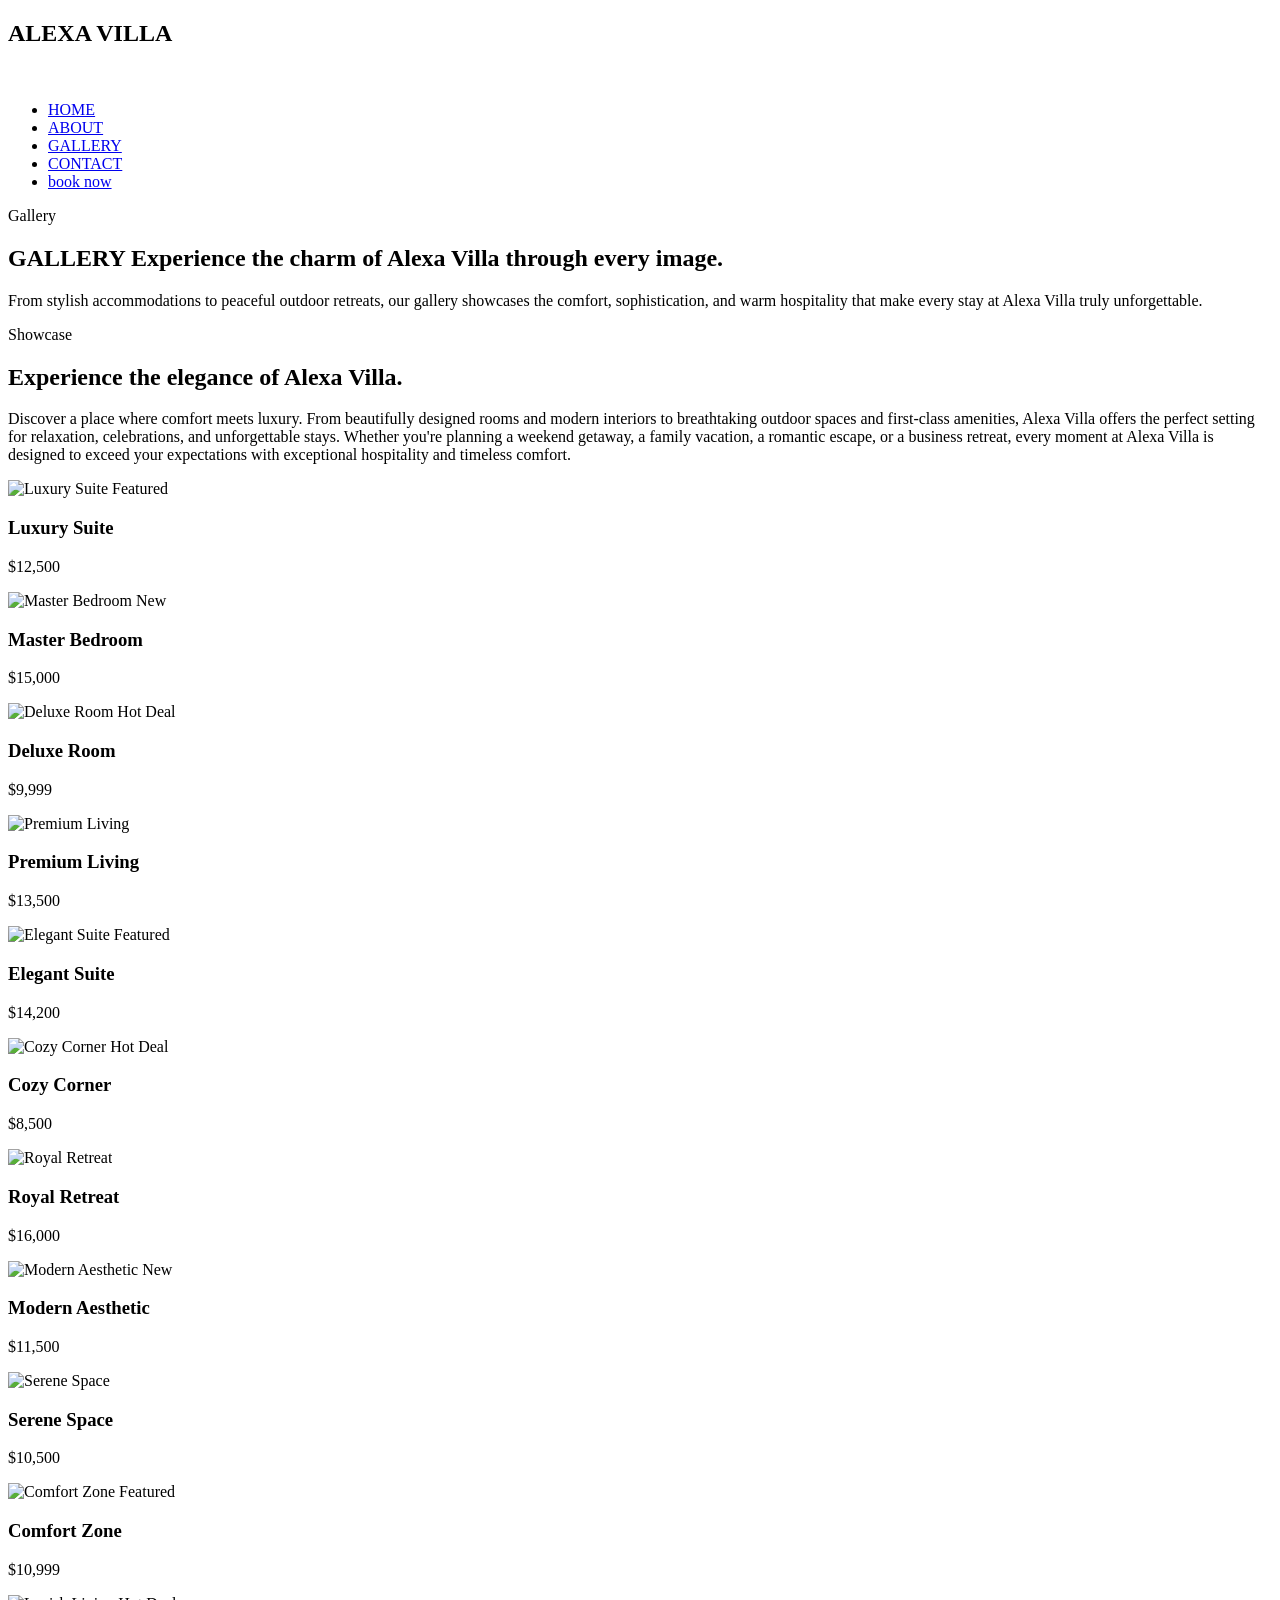
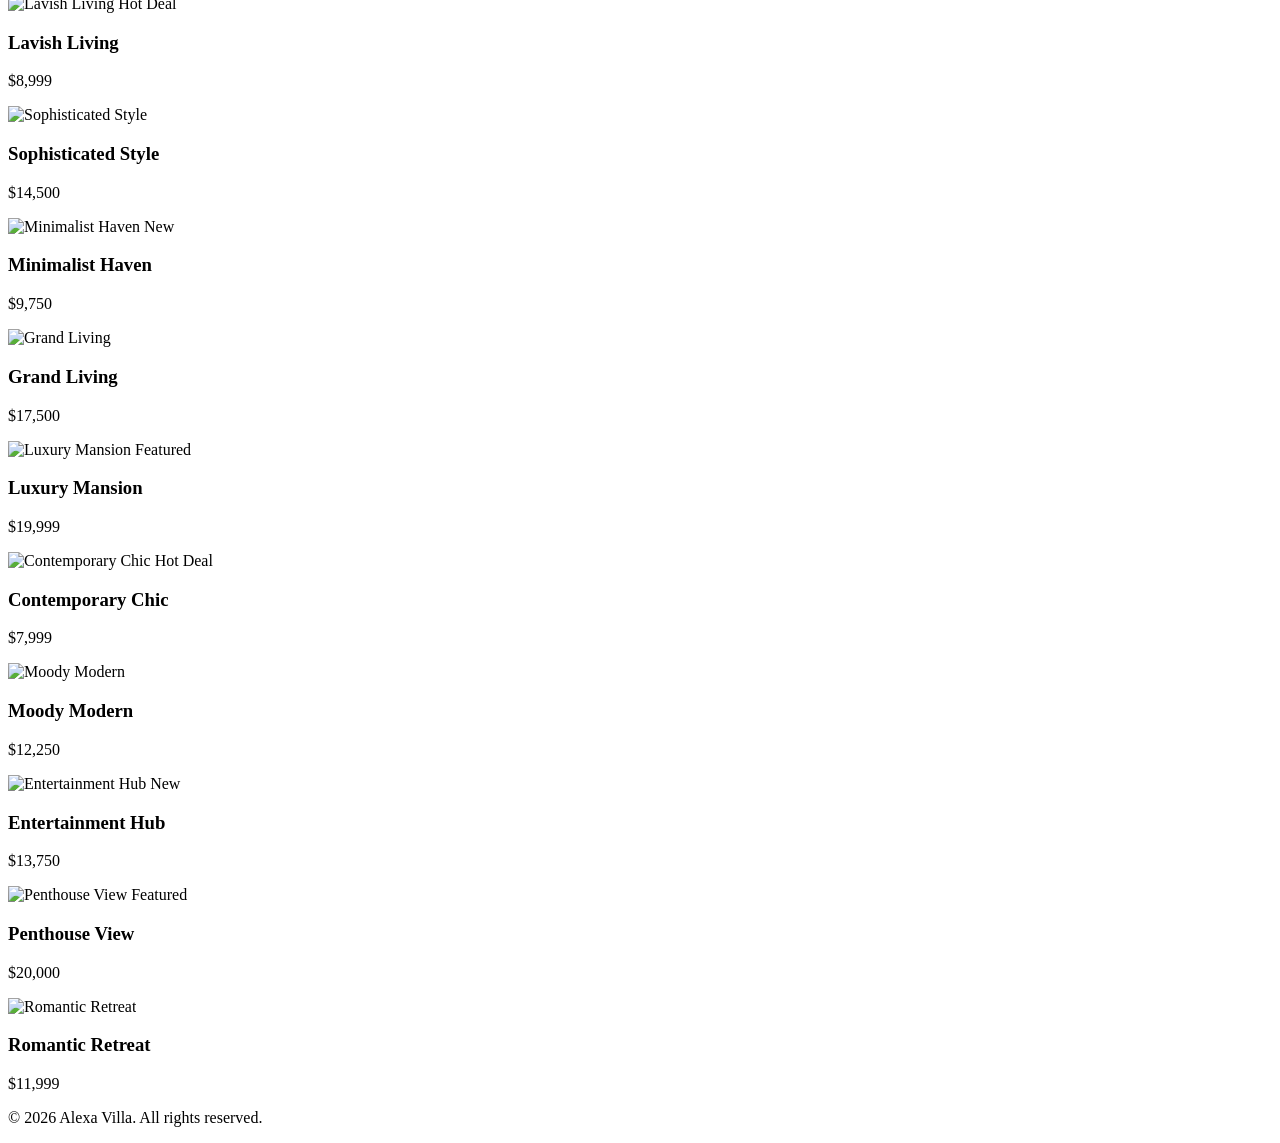
==== alexa-villa/gallery.html @ ef7e5dc1 "Add files via upload" ====
<!DOCTYPE html>
<html lang="en">
<head>
    <meta charset="UTF-8">
    <meta name="viewport" content="width=device-width, initial-scale=1.0">
    <title>Document</title>
    <link rel="stylesheet" href="style.css">
</head>
<body>
     <nav class="child1">
     <div>
           <h1>ALEXA VILLA</h1>
           <img src="./image/Alexa.jpeg" alt="" width="15">
     </div>
    <ul>
            <li><a href="index.html">HOME</a></li>
            <li><a href="about.html">ABOUT</a></li>
            <!-- <li><a href="villa.html">VILLA</a></li> -->
            <li><a href="gallery.html">GALLERY</a></li>
            <!-- <li><a href="experience.html">EXPERIENCE</a></li> -->
            <li><a href="contact.html">CONTACT</a></li>
            <li><a href="booking.html" class="book-btn">book now</a></li>
        </ul>

        
</nav>

<section class="alex">
    <div class="ale">
        <span class="eyebrow">Gallery</span>
        <h1>GALLERY
Experience the charm of Alexa Villa through every image.
</h1>
<p>From stylish accommodations to peaceful outdoor retreats, our gallery showcases the comfort, sophistication, and warm hospitality that make every stay at Alexa Villa truly unforgettable.</p>
    </div>
</section>

<section class="column1">
    <div class="lex">
        <div class="section-heading">
            <span class="label">Showcase</span>
            <h2>Experience the elegance of Alexa Villa.

            </h2>
            <p>Discover a place where comfort meets luxury. From beautifully designed rooms and modern interiors to breathtaking outdoor spaces and first-class amenities, Alexa Villa offers the perfect setting for relaxation, celebrations, and unforgettable stays.
Whether you're planning a weekend getaway, a family vacation, a romantic escape, or a business retreat, every moment at Alexa Villa is designed to exceed your expectations with exceptional hospitality and timeless comfort.</p>
        </div>

        <div class="gallery-items">
            <article class="gallery-card">
                <div class="card-image-wrapper">
                    <img src="./image/image2/140878294590644867.jpeg" alt="Luxury Suite">
                    <span class="badge badge-featured">Featured</span>
                </div>
                <div class="card-content">
                    <h3>Luxury Suite</h3>
                    <p class="price">$12,500</p>
                </div>
            </article>

            <article class="gallery-card">
                <div class="card-image-wrapper">
                    <img src="./image/image2/229120699788354878.jpeg" alt="Master Bedroom">
                    <span class="badge badge-new">New</span>
                </div>
                <div class="card-content">
                    <h3>Master Bedroom</h3>
                    <p class="price">$15,000</p>
                </div>
            </article>

            <article class="gallery-card">
                <div class="card-image-wrapper">
                    <img src="./image/image2/17873729766401448.jpeg" alt="Deluxe Room">
                    <span class="badge badge-hot">Hot Deal</span>
                </div>
                <div class="card-content">
                    <h3>Deluxe Room</h3>
                    <p class="price">$9,999</p>
                </div>
            </article>

            <article class="gallery-card">
                <div class="card-image-wrapper">
                    <img src="./image/image2/2744449769845464.jpeg" alt="Premium Living">
                </div>
                <div class="card-content">
                    <h3>Premium Living</h3>
                    <p class="price">$13,500</p>
                </div>
            </article>

            <article class="gallery-card">
                <div class="card-image-wrapper">
                    <img src="./image/image2/281543726564271.jpeg" alt="Elegant Suite">
                    <span class="badge badge-featured">Featured</span>
                </div>
                <div class="card-content">
                    <h3>Elegant Suite</h3>
                    <p class="price">$14,200</p>
                </div>
            </article>

            <article class="gallery-card">
                <div class="card-image-wrapper">
                    <img src="./image/image2/292804413294853085.jpeg" alt="Cozy Corner">
                    <span class="badge badge-hot">Hot Deal</span>
                </div>
                <div class="card-content">
                    <h3>Cozy Corner</h3>
                    <p class="price">$8,500</p>
                </div>
            </article>

            <article class="gallery-card">
                <div class="card-image-wrapper">
                    <img src="./image/image2/321163017197739006.jpeg" alt="Royal Retreat">
                </div>
                <div class="card-content">
                    <h3>Royal Retreat</h3>
                    <p class="price">$16,000</p>
                </div>
            </article>

            <article class="gallery-card">
                <div class="card-image-wrapper">
                    <img src="./image/image2/35 Luxurious Bedroom Ideas and Designs  — RenoGuide - Australian Renovation Ideas and Inspiration.jpeg" alt="Modern Aesthetic">
                    <span class="badge badge-new">New</span>
                </div>
                <div class="card-content">
                    <h3>Modern Aesthetic</h3>
                    <p class="price">$11,500</p>
                </div>
            </article>

            <article class="gallery-card">
                <div class="card-image-wrapper">
                    <img src="./image/image2/56646907809626707.jpeg" alt="Serene Space">
                </div>
                <div class="card-content">
                    <h3>Serene Space</h3>
                    <p class="price">$10,500</p>
                </div>
            </article>

            <article class="gallery-card">
                <div class="card-image-wrapper">
                    <img src="./image/image2/5911043262536595.jpeg" alt="Comfort Zone">
                    <span class="badge badge-featured">Featured</span>
                </div>
                <div class="card-content">
                    <h3>Comfort Zone</h3>
                    <p class="price">$10,999</p>
                </div>
            </article>

            <article class="gallery-card">
                <div class="card-image-wrapper">
                    <img src="./image/image2/59180182598187078.jpeg" alt="Lavish Living">
                    <span class="badge badge-hot">Hot Deal</span>
                </div>
                <div class="card-content">
                    <h3>Lavish Living</h3>
                    <p class="price">$8,999</p>
                </div>
            </article>

            <article class="gallery-card">
                <div class="card-image-wrapper">
                    <img src="./image/image2/6051780738802657.jpeg" alt="Sophisticated Style">
                </div>
                <div class="card-content">
                    <h3>Sophisticated Style</h3>
                    <p class="price">$14,500</p>
                </div>
            </article>

            <article class="gallery-card">
                <div class="card-image-wrapper">
                    <img src="./image/image2/Ask Maria_ What Mood Does Black and White Convey_ Warm or Cool_.jpeg" alt="Minimalist Haven">
                    <span class="badge badge-new">New</span>
                </div>
                <div class="card-content">
                    <h3>Minimalist Haven</h3>
                    <p class="price">$9,750</p>
                </div>
            </article>

            <article class="gallery-card">
                <div class="card-image-wrapper">
                    <img src="./image/image2/Japanese Grand Living Room.jpeg" alt="Grand Living">
                </div>
                <div class="card-content">
                    <h3>Grand Living</h3>
                    <p class="price">$17,500</p>
                </div>
            </article>

            <article class="gallery-card">
                <div class="card-image-wrapper">
                    <img src="./image/image2/Luxury Big Home Interior ✨ _ Modern Staircase Living Room Aesthetic.jpeg" alt="Luxury Mansion">
                    <span class="badge badge-featured">Featured</span>
                </div>
                <div class="card-content">
                    <h3>Luxury Mansion</h3>
                    <p class="price">$19,999</p>
                </div>
            </article>

            <article class="gallery-card">
                <div class="card-image-wrapper">
                    <img src="./image/image2/Modern Living Room Zoom Background (Digital Download).jpeg" alt="Contemporary Chic">
                    <span class="badge badge-hot">Hot Deal</span>
                </div>
                <div class="card-content">
                    <h3>Contemporary Chic</h3>
                    <p class="price">$7,999</p>
                </div>
            </article>

            <article class="gallery-card">
                <div class="card-image-wrapper">
                    <img src="./image/image2/Professional Zoom Backgrounds _ Modern Home Interior Photos _ Downloadable Zoom Backgrounds Modern Home _ Moody Modern Interior Home Design - Etsy.jpeg" alt="Moody Modern">
                </div>
                <div class="card-content">
                    <h3>Moody Modern</h3>
                    <p class="price">$12,250</p>
                </div>
            </article>

            <article class="gallery-card">
                <div class="card-image-wrapper">
                    <img src="./image/image2/sinema salonu.jpeg" alt="Entertainment Hub">
                    <span class="badge badge-new">New</span>
                </div>
                <div class="card-content">
                    <h3>Entertainment Hub</h3>
                    <p class="price">$13,750</p>
                </div>
            </article>

            <article class="gallery-card">
                <div class="card-image-wrapper">
                    <img src="./image/image2/Think Hong Kong property is expensive_ Sydney's One Barangaroo reaches HK$612million.jpeg" alt="Penthouse View">
                    <span class="badge badge-featured">Featured</span>
                </div>
                <div class="card-content">
                    <h3>Penthouse View</h3>
                    <p class="price">$20,000</p>
                </div>
            </article>

            <article class="gallery-card">
                <div class="card-image-wrapper">
                    <img src="./image/image2/Наш тайный роман фон.jpeg" alt="Romantic Retreat">
                </div>
                <div class="card-content">
                    <h3>Romantic Retreat</h3>
                    <p class="price">$11,999</p>
                </div>
            </article>
        </div>
    </div>
</section>

<div class="footer-bottom">
<p>&copy; 2026 Alexa Villa. All rights reserved.</p>
</div>
</body>
</html>
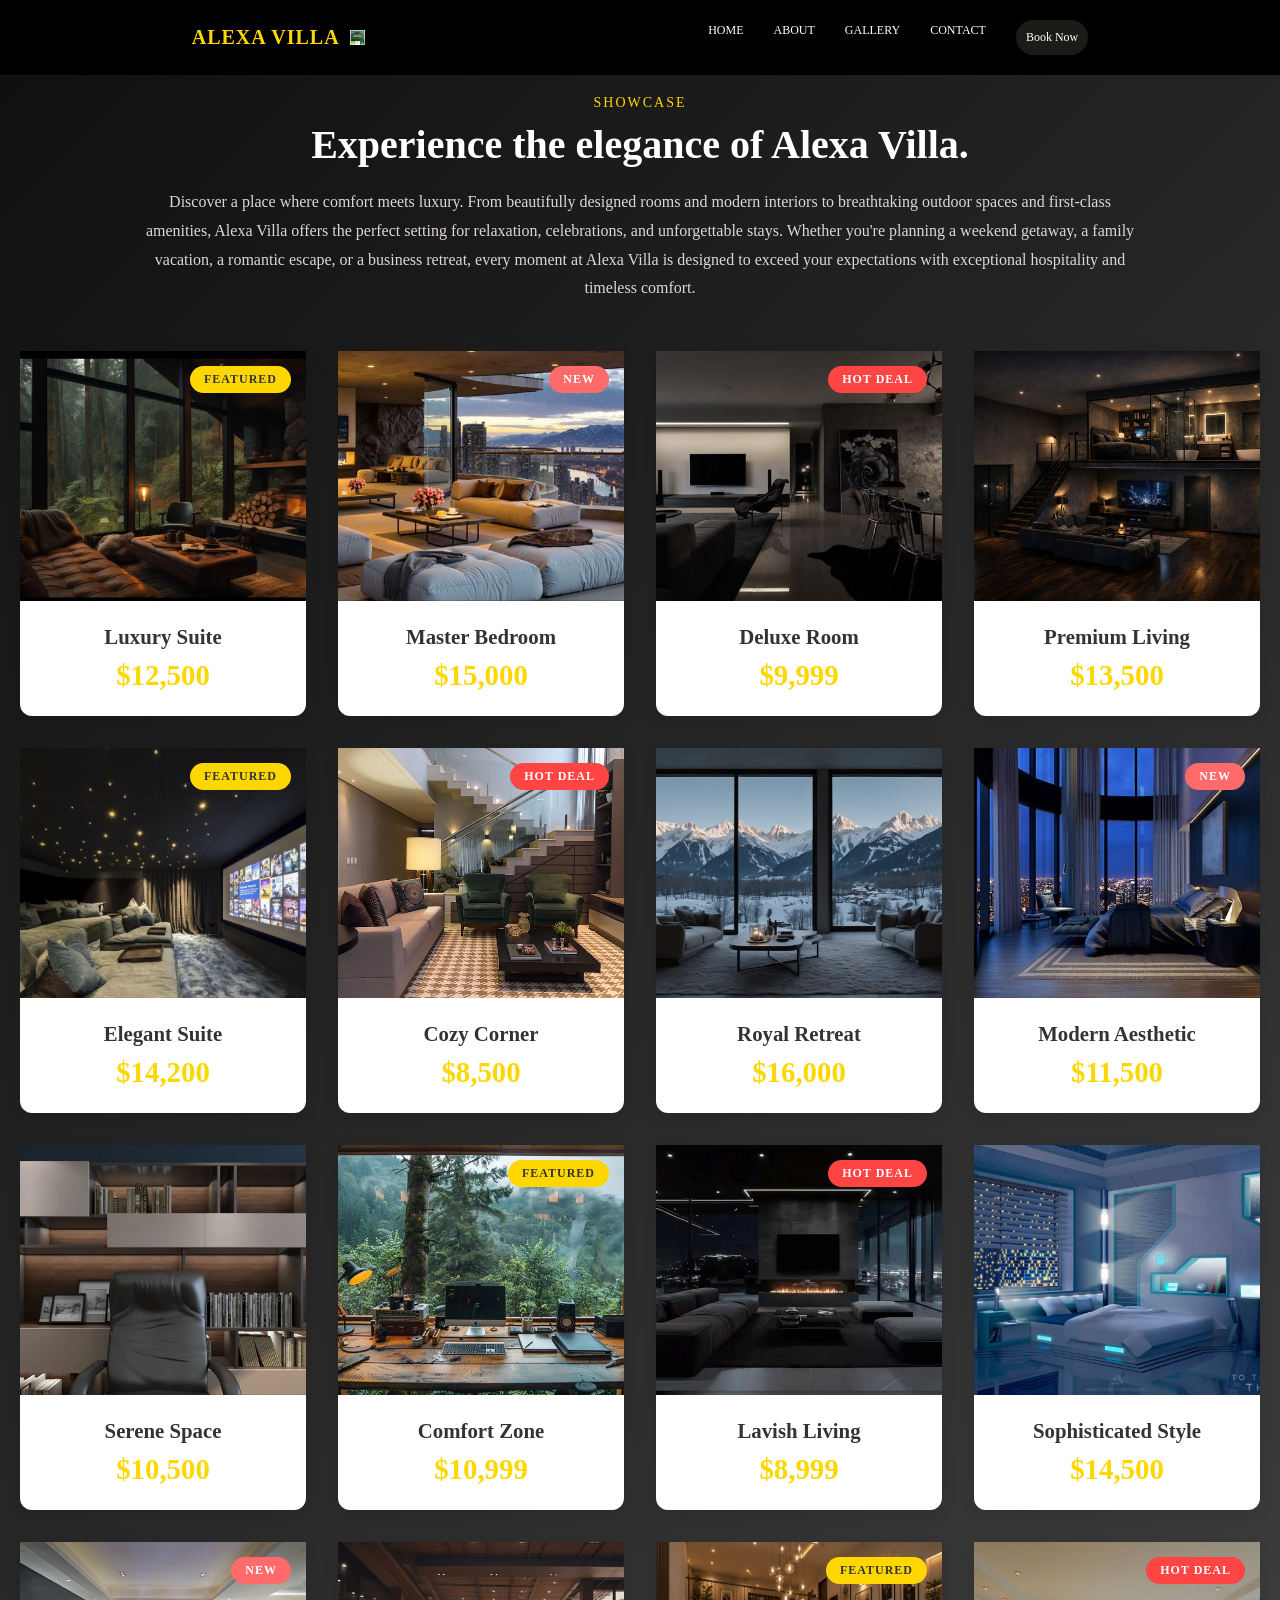
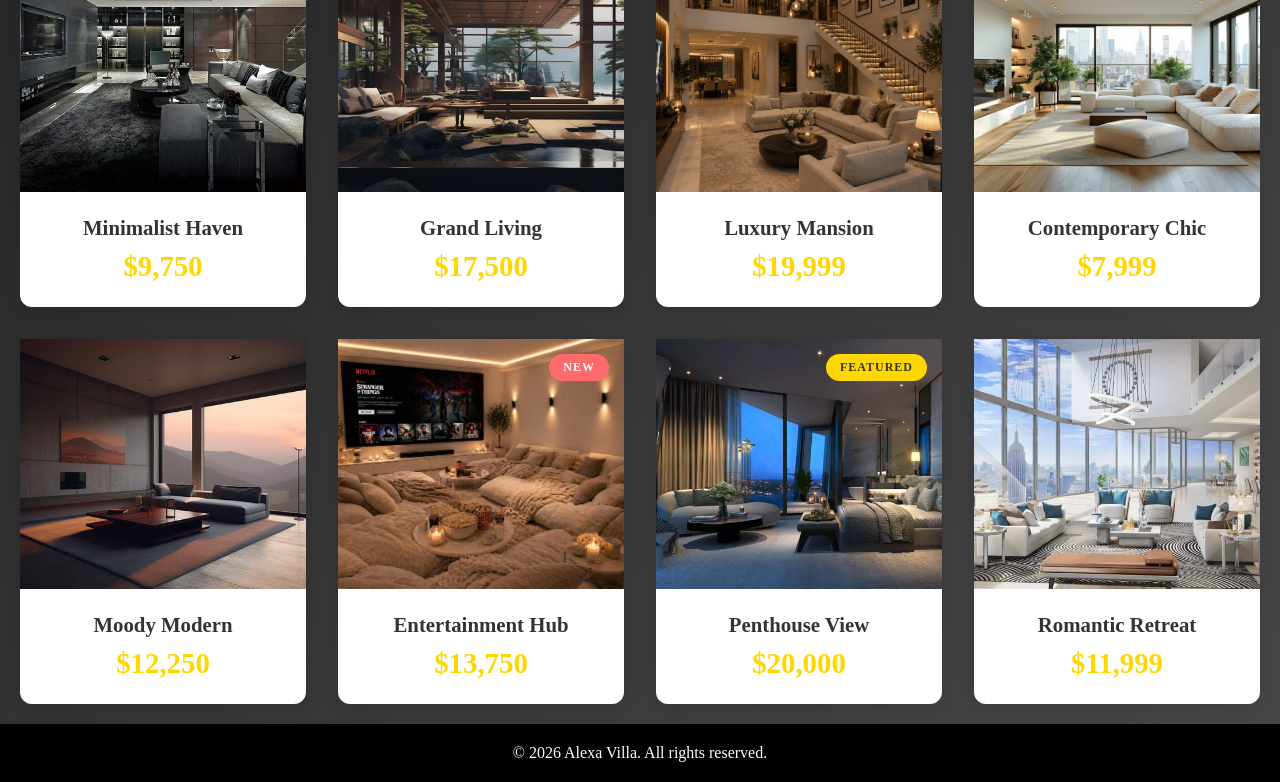
==== commit 43c2bb3c: "Add files via upload" ====
--- a/alexa-villa/gallery.html
+++ b/alexa-villa/gallery.html
@@ -25,16 +25,6 @@
         
 </nav>
 
-<section class="alex">
-    <div class="ale">
-        <span class="eyebrow">Gallery</span>
-        <h1>GALLERY
-Experience the charm of Alexa Villa through every image.
-</h1>
-<p>From stylish accommodations to peaceful outdoor retreats, our gallery showcases the comfort, sophistication, and warm hospitality that make every stay at Alexa Villa truly unforgettable.</p>
-    </div>
-</section>
-
 <section class="column1">
     <div class="lex">
         <div class="section-heading">
--- a/alexa-villa/style.css
+++ b/alexa-villa/style.css
@@ -0,0 +1,1009 @@
+*{
+    margin: 0;
+    padding: 0;
+    box-sizing: border-box;
+}
+html{
+    scroll-behavior: smooth;
+}
+
+.child1{
+     display: flex;
+    align-items: center;
+    justify-content: space-around;
+    background-color: black;
+    padding: 20px;
+    font-family: Georgia, 'Times New Roman', Times, serif;
+    position: sticky;
+    top: 0;
+    z-index: 1000;
+    transition: 2s;
+}
+.child1 div{
+    display: flex;
+    align-items: center;
+    gap: 10px;
+}
+
+.child1 h1{
+    color:  gold;
+    letter-spacing: 1px;
+    font-size: 20px;
+    box-shadow: 20px;
+}
+    /* animation-name: alex;
+    animation-duration: 2s ;
+    animation-timing-function: ease;
+    animation-iteration-count: infinite;
+    animation-direction: alternate;
+} */
+ /* .child1 h1:hover{
+      transform: scale(1.1) rotate(5deg);
+    background: linear-gradient(45deg, gold, blue, purple, );
+    box-shadow: 0 20px 40px rgb(8, 8, 56);
+    box-shadow: 0 0 25px gold ;
+} */
+@keyframes alex{
+    0%{
+        transform: translateY(0);
+    }
+    25%{
+        transform: translateX(-20px);
+    }
+    50%{
+        transform: translateY(-20px);
+    }
+    75%{
+        transform: scaleX(1.1);
+    }
+    100%{
+        transform: translateY(0);
+    }
+}
+
+.child1 ul{
+    display: flex;
+    list-style: none;
+    gap: 30px;
+}
+.child1 a{
+    font-family: Georgia, 'Times New Roman', Times, serif;
+    text-decoration: none;
+    font-size: 12px;
+    color: white;
+}
+.child1 a:hover{
+    text-decoration: underline 2.4px gold;
+}
+.child1 button{
+    background-color: white;
+    color:  black;
+    padding: 10px;
+    border-radius: 20px;
+    border: none;
+    transition: 0.4s;
+}
+
+.book-btn{
+    display: inline-block;
+    background-color:rgb(28, 27, 23) ;
+    color:black  ;
+    padding: 10px;
+    border-radius: 20px;
+    border: none;
+    transition: 0.4s;
+    font-size: 15px;
+    text-transform: capitalize;
+
+}
+.book-btn:hover{
+     color:black;
+    background-color: rgb(126, 117, 62);
+    transform:translateY(-10px);
+    
+    
+}
+.child1 button:hover{
+    color: white;
+    background-color: gold;
+    transform:translateY(-10px);
+    
+}
+.child1 a:hover{
+    color: gold;
+}
+
+
+.home{
+    background-image: url(./image/laptop\ wallpaper\ hd\ 1080p\ aesthetic\,\ black\ desktop….jpeg);
+    background-size: cover;
+    background-position: center;
+    height:100vh;
+    animation: lex 10s ease-in-out infinite;
+
+}
+@keyframes lex{
+    0%{
+        background-color: #333;
+        color: white;
+    }
+    25%{
+       background:linear-gradient(rgba(0, 0, 0, 0.5), rgba(0, 0, 0, 0.5)), url(./image/Screenshot\ 2026-07-20\ 142310-da84bac4-f207-4575-9358-c3337b7176b7.jpg);
+        background-size: cover;
+        background-position: center;
+        transform: scale(1.1);
+    }
+    70%{
+        background:linear-gradient(rgba(0, 0, 0, 0.5), rgba(0, 0, 0, 0.5)), url(./image/Screenshot\ 2026-07-20\ 142339-0a53cb55-ae8a-4e79-a9fb-17d03f25970d.jpg);
+        background-size: cover;
+        background-position: center;
+    }
+    100%{
+        background:linear-gradient(rgba(0, 0, 0, 0.5), rgba(0, 0, 0, 0.5)), url(./image/Screenshot\ 2026-07-20\ 142402-88cd6e6b-b859-4a5f-ab7a-1c44c15b7122.jpg);
+    }
+}
+
+.home h1{
+display: flex;
+justify-content: center;
+color: white;
+font-family: Georgia, 'Times New Roman', Times, serif;
+margin-top: 80px;
+font-size: 100px;
+}
+
+.home span{
+display: flex;
+justify-content: center;
+color: white;
+font-family: Georgia, 'Times New Roman', Times, serif;
+font-size: 110px;
+}
+
+.home p{
+    color: white;
+    text-align: center;
+
+}
+.home button{
+    text-align: center;
+    font-family: Georgia, 'Times New Roman', Times, serif;
+    background-color: white;
+    color:  black;
+    padding:12px 30px;
+    border-radius: 20px;
+    border: none;
+    justify-content: center;
+    display: block;
+    align-items: center;
+    margin-left: 28em;
+    margin-top: 15px;
+    transition: 0.4s;
+    
+}
+.home a{
+    text-decoration: none;
+}
+.home button:hover{
+    background-color: gold;
+    color: white;
+    transform:translateY(-10px);
+}
+marquee{
+    color: gold;
+    background-color:transparent;
+    margin-top: 20px;
+}
+section{
+    padding: 20px;
+
+}
+
+.about{
+    background-color: lightblue;
+    padding: 3em;
+    height: 70vh;
+}
+
+
+
+
+
+
+.about1 h3{
+    font-size: 50px;
+    color: gold;
+    font-family: fantasy;
+    
+}
+.about1 span{
+    font-size:80px; 
+    color: white;
+    font-family: fantasy;
+
+}
+
+.about1 p{
+    font-size: 25px;
+    color: white;
+    font-family: fantasy;
+}
+.about1{
+    background: url(./image/aboutimg.jpeg);
+    background-repeat: no-repeat;
+    background-size: center;
+    background-size: cover;
+    width:100%;
+    height: 100vh;
+}
+.about2{
+    display: flex;
+    justify-content: space-evenly;
+    gap: 10px;
+    font-size: 20px;
+    align-items: center;
+    
+    
+}
+.about3{
+    width: 50%;
+     
+    
+}
+.about4 h3{
+    font-size:50px;
+    color: gold;
+    font-family: fantasy;
+    font-style: italic;
+    
+
+}
+.about4 h2{
+    font-size: 35px;
+    font-family: Georgia, 'Times New Roman', Times, serif;
+    
+
+
+}
+.about4 p{
+    font-size: 15px;
+    font-family: Georgia, 'Times New Roman', Times, serif;
+
+}
+
+.about5 i{
+    color:gold;
+    font-size: 4em;
+}
+.about5{
+    display: flex;
+    align-items: center;
+    background-color: rgba(222, 184, 135, 0.344);
+    width: 80%;
+    margin-top: 2em;
+    padding: 4em;
+    
+}
+.about5 p{
+    color: black;
+}
+.about6 img{
+    width: 500px;
+    box-shadow: 100px solid gold;
+    gap: 20px;
+    justify-content: flex-end;
+}
+.about7 h2{
+    color: gold;
+    font-family: fantasy;
+    font-style: italic;
+}
+.text{
+    text-align: center;
+    padding: 20px;
+}
+.text h4{
+    color: gold;
+    text-transform: uppercase;
+}
+.text h2{
+    text-transform: capitalize;
+    font-size: 38px;
+    padding-top: 10px;
+}
+
+
+.box{
+   text-align: center;
+   padding: 2em;
+}
+.card-box{
+    display: flex;
+}
+.card{
+    font-size: 20px;
+    margin: 0;
+    margin-bottom: 10px;
+}
+.card i{
+    color: white;
+
+}
+.box{
+    background-color: rgba(222, 184, 135, 0.344);
+}
+.card h3{
+    font-size: 20px;
+}
+/* .card-box2{
+    display: flex;
+    margin-top: 20px; */
+
+/* } */
+/* .items{
+     font-size: 20px;
+    margin: 0;
+    margin-bottom: 10px;
+}
+.card-box2 h3{
+    gap: 100px;
+    display: flex;
+    text-align: center;
+} */
+ .card-box2{
+    display: flex;
+    padding: 2em;
+    gap: 20px;
+    align-items: center;
+ }
+ .items{
+     font-size: 20px;
+    margin: 0;
+    margin-bottom: 10px;
+ }
+ .items i{
+    color: gold;
+ }
+ .items h3{
+    font-size: 20px;
+    font-family: Georgia, 'Times New Roman', Times, serif;
+    
+ }
+
+/* Gallery Styles */
+.alex {
+    background: linear-gradient(135deg, rgb(0, 0, 0), rgba(50, 50, 50, 0.9));
+    color: white;
+    padding: 4em 2em;
+    text-align: center;
+    margin-bottom: 2em;
+}
+
+.alex .eyebrow {
+    color: gold;
+    font-size: 14px;
+    text-transform: uppercase;
+    letter-spacing: 2px;
+    display: block;
+    margin-bottom: 10px;
+}
+
+.alex h1 {
+    font-size: 2.5em;
+    font-family: Georgia, 'Times New Roman', Times, serif;
+    margin-bottom: 20px;
+    font-weight: bold;
+}
+
+.alex p {
+    /* font-size: 1.1em; */
+    max-width: 800px;
+    margin: 0 auto;
+    line-height: 1.6;
+    color: #dfd7d7;
+}
+
+.column1 {
+    background-color: #f5f5f5;
+    padding: 2em;
+}
+
+.section-heading {
+    text-align: center;
+    margin-bottom: 3em;
+}
+
+.section-heading .label {
+    color: gold;
+    font-size: 14px;
+    text-transform: uppercase;
+    letter-spacing: 2px;
+    display: block;
+    margin-bottom: 10px;
+}
+
+.section-heading h2 {
+    font-size: 2.5em;
+    color: #fff;
+    font-family: Georgia, 'Times New Roman', Times, serif;
+    margin-bottom: 20px;
+}
+
+.section-heading p {
+    font-size: 1em;
+    color: #dfd7d7;
+    max-width: 1000px;
+    margin: 0 auto;
+    line-height: 1.8;
+}
+
+.gallery-items {
+    display: grid;
+    grid-template-columns: repeat(auto-fit, minmax(280px, 1fr));
+    gap: 2em;
+    max-width: 1400px;
+    margin: 0 auto;
+}
+
+.gallery-card {
+    background: white;
+    border-radius: 12px;
+    /* overflow: hidden; */
+    box-shadow: 0 4px 15px rgba(0, 0, 0, 0.1);
+    transition: all 0.3s ease;
+    display: flex;
+    flex-direction: column;
+}
+
+.gallery-card:hover {
+    transform: translateY(-10px);
+    box-shadow: 0 12px 30px rgba(0, 0, 0, 0.2);
+}
+
+.card-image-wrapper {
+    position: relative;
+    overflow: hidden;
+    background: #f0f0f0;
+}
+
+.card-image-wrapper img {
+    width: 100%;
+    height: 250px;
+    object-fit: cover;
+    display: block;
+    transition: transform 0.4s ease;
+}
+
+.gallery-card:hover .card-image-wrapper img {
+    transform: scale(1.05);
+}
+
+.badge {
+    position: absolute;
+    top: 15px;
+    right: 15px;
+    padding: 6px 14px;
+    border-radius: 20px;
+    font-size: 12px;
+    font-weight: bold;
+    text-transform: uppercase;
+    letter-spacing: 1px;
+    animation: pulse 2s ease-in-out infinite;
+}
+
+.badge-featured {
+    background-color: #FFD700;
+    color: #333;
+}
+
+.badge-new {
+    background-color: #FF6B6B;
+    color: white;
+}
+
+.badge-hot {
+    background-color: #FF4444;
+    color: white;
+}
+
+@keyframes pulse {
+    0%, 100% {
+        box-shadow: 0 0 5px rgba(255, 215, 0, 0.3);
+    }
+    50% {
+        box-shadow: 0 0 15px rgba(255, 215, 0, 0.7);
+    }
+}
+
+.card-content {
+    padding: 1.5em;
+    flex-grow: 1;
+    display: flex;
+    flex-direction: column;
+}
+
+.card-content h3 {
+    font-size: 1.3em;
+    color: #333;
+    font-family: Georgia, 'Times New Roman', Times, serif;
+    margin-bottom: 10px;
+    font-weight: 600;
+}
+
+.card-content .price {
+    font-size: 1.8em;
+    color: gold;
+    font-weight: bold;
+    margin: 0;
+    margin-top: auto;
+}
+
+@media (max-width:500px){
+    .about1 h3{
+    font-size: 50px;
+    color: gold;
+    font-family: fantasy;
+    
+}
+.about1 span{
+    font-size:80px; 
+    color: white;
+    font-family: fantasy;
+
+}
+
+.about1 p{
+    font-size: 25px;
+    color: white;
+    font-family: fantasy;
+}
+.about1{
+    background: url(./image/Desktop\ wallpaper\ -\ Luxury\ villa\ view\ with\ sports\ car.jpeg);
+    background-repeat: no-repeat;
+    background-size: center;
+    background-size: cover;
+    width:100%;
+    height: 100vh;
+}
+.about2{
+    display: flex;
+    flex-direction: column;
+    justify-content: space-evenly;
+    gap: 10px;
+    font-size: 20px;
+    align-items: center;
+    
+    
+}
+.about3{
+    width: 100%;
+    /* height: 50%; */
+     
+    
+}
+.about4 h3{
+    font-size:50px;
+    color: gold;
+    font-family: fantasy;
+    font-style: italic;
+    
+
+}
+.about4 h2{
+    font-size: 35px;
+    font-family: Georgia, 'Times New Roman', Times, serif;
+    
+
+
+}
+.about4 p{
+    font-size: 15px;
+    font-family: Georgia, 'Times New Roman', Times, serif;
+
+}
+
+.about5 i{
+    color:gold;
+    font-size: 4em;
+}
+.about5{
+    display: flex;
+    flex-direction: column;
+    align-items: center;
+    background-color: rgba(222, 184, 135, 0.344);
+    width: 100%;
+    margin-top: 2em;
+    padding: 2em;
+    height: 30%;
+    
+    
+}
+.about5 p{
+    color: black;
+}
+.about6 video{
+    width: 100%;
+    height: 50vh;
+    box-shadow: 100px solid gold;
+    gap: 20px;
+    justify-content: flex-end;
+}
+.about7 h2{
+    color: gold;
+    font-family: fantasy;
+    font-style: italic;
+}
+.text{
+    text-align: center;
+    padding: 20px;
+}
+.text h4{
+    color: gold;
+    text-transform: uppercase;
+}
+.text h2{
+    text-transform: capitalize;
+    font-size: 38px;
+    padding-top: 10px;
+}
+
+
+.box{
+   text-align: center;
+   padding: 2em;
+}
+.card-box{
+    display: flex;
+    
+}
+.card{
+    font-size: 20px;
+    margin: 0;
+    margin-bottom: 10px;
+}
+.card i{
+    color: white;
+
+}
+.box{
+    background-color: rgba(222, 184, 135, 0.344);
+}
+.card h3{
+    font-size: 20px;
+}
+/* .card-box2{
+    display: flex;
+    margin-top: 20px; */
+
+/* } */
+/* .items{
+     font-size: 20px;
+    margin: 0;
+    margin-bottom: 10px;
+}
+.card-box2 h3{
+    gap: 100px;
+    display: flex;
+    text-align: center;
+} */
+ .card-box2{
+    display: flex;
+    padding: 2em;
+    gap: 20px;
+    align-items: center;
+ }
+ .items{
+     font-size: 20px;
+    margin: 0;
+    margin-bottom: 10px;
+ }
+ .items i{
+    color: gold;
+ }
+ .items h3{
+    font-size: 20px;
+    font-family: Georgia, 'Times New Roman', Times, serif;
+    
+ }
+
+}
+
+
+
+
+.container{
+    width:100%;
+    /* max-width:850px;
+    size: 80px;
+    font-size: 20px; */
+}
+
+
+.booking-form{
+    background:white;
+    padding:35px;
+    /* border-radius:18px; */
+    box-shadow:0 20px 15px;
+}
+
+.booking-form h2{
+    text-align:center;
+    color:gold;
+    margin-bottom:10px;
+    font-size:32px;
+    font-size: 50px;
+    font-family:georgia, 'Times New Roman', Times, serif;
+}
+
+.booking-form p{
+    text-align:center;
+    color:black;
+    margin-bottom:30px;
+    font: 15px;
+    font-family: Georgia, 'Times New Roman', Times, serif;
+}
+
+.row{
+    display:flex;
+    gap:20px;
+    margin-bottom:20px;
+}
+
+
+
+.input-box{
+    flex:1;
+    display:flex;
+    flex-direction:column;
+    font-size: 20px;
+}
+
+.input-box label{
+    margin-bottom:8px;
+    font-weight:bold;
+    color:black;
+    font-size: 20px;
+}
+.input-box input{
+    border: 1px solid grey;
+    width:100%;
+    padding:10px;
+}
+/* .booking form{
+    padding:14px;
+    border:1px solid white;
+    border-radius:10px;
+    outline:none;
+    font-size:16px;
+    transition:.3s;
+} */
+
+.input-box textarea{
+    height:120px;
+
+}
+
+button{
+    width:auto;
+    padding:12px 30px;
+    border:none;
+    border-radius:10px;
+    background:black;
+    color:white;
+    font-size:18px;
+    cursor:pointer;
+    transition:.3s;
+    margin-top: 20px;
+}
+
+button:hover{
+    background:gold;
+    transform:translateY(-2px);
+}
+
+
+
+ .contact{
+    width:90%;
+    margin:80px auto;
+    display:flex;
+    justify-content:space-between;
+    align-items:center;
+    gap: 60px;
+    
+    
+}
+
+.left{
+    flex:1;
+}
+
+.left h1{
+    font-size:50px;
+    color:black;
+    margin-bottom:20px;
+}
+
+.left p{
+    color:black;
+    margin-bottom:15px;
+}
+
+.info h3{
+    color:black;
+    margin-top:25px;
+    margin-bottom:8px;
+}
+
+.right{
+    flex:1;
+}
+
+.right form{
+    background:black;
+    padding:35px;
+    border-radius:15px;
+    box-shadow:0 10px 25px rgba(0,0,0,.2);
+}
+
+.right form input,
+.right form textarea{
+    width:100%;
+    padding:15px;
+    margin-bottom:20px;
+    border:1px solid white;
+    border-radius:8px;
+    font-size:16px;
+}
+
+.right form textarea{
+    height:180px;
+    
+}
+
+
+
+.right form button{
+    width:100%;
+    padding:15px;
+    border:none;
+    background:gold;
+    color:white;
+    font-size:18px;
+    border-radius:8px;
+    cursor:pointer;
+    transition:.3s;
+}
+
+.right form button:hover{
+    background:black;
+}
+
+@media(max-width:600px){
+    .contact{
+    width:100%;
+    margin:80px auto;
+    display:flex;
+    justify-content:space-between;
+    align-items:center;
+    gap: 60px;
+    flex-direction: column;
+    
+    
+}
+
+.left{
+    flex:1;
+}
+
+.left h1{
+    font-size:50px;
+    color:black;
+    margin-bottom:20px;
+}
+
+.left p{
+    color:black;
+    margin-bottom:15px;
+}
+
+.info h3{
+    color:black;
+    margin-top:25px;
+    margin-bottom:8px;
+}
+
+.right{
+    flex:1;
+}
+
+.right form{
+    background:black;
+    width: 100%;
+    padding:35px;
+    border-radius:15px;
+    box-shadow:0 10px 25px rgba(0,0,0,.2);
+}
+
+.right form input,
+.right form textarea{
+    width:100%;
+    padding:15px;
+    margin-bottom:20px;
+    border:1px solid white;
+    border-radius:8px;
+    font-size:16px;
+}
+
+.right form textarea{
+    height:180px;
+    width: 100%;
+    
+}
+
+
+
+.right form button{
+    width:100%;
+    padding:15px;
+    border:none;
+    background:gold;
+    color:white;
+    font-size:18px;
+    border-radius:8px;
+    cursor:pointer;
+    transition:.3s;
+}
+
+.right form button:hover{
+    background:black;
+}
+
+    
+    
+}
+
+.alex{
+    background-color: black;
+    color: white;
+    padding: 20px;
+    text-align: center;
+    margin-top: 20px;
+}
+
+.eyebrow{
+    color: gold;
+    font-size: 20px;
+    text-align: center;
+}
+.column1{
+     background: linear-gradient(135deg, rgba(0, 0, 0, 0.938), rgba(50, 50, 50, 0.9));
+    color: white;
+    padding: 20px;
+    text-align: center;
+}
+.footer-bottom{
+    background-color: black;
+    color: white;
+    padding: 20px;
+    text-align: center;
+    /* margin-top: 20px; */
+}
+
+.footer-bottom a{
+    color: white;
+    font-size: 20px;
+    text-decoration: none;
+}
+
+.footer-bottom a:hover{
+    color: gold;
+}
+
+.footer-bottom i{
+    background-color: red;
+}
+
+
+
+
